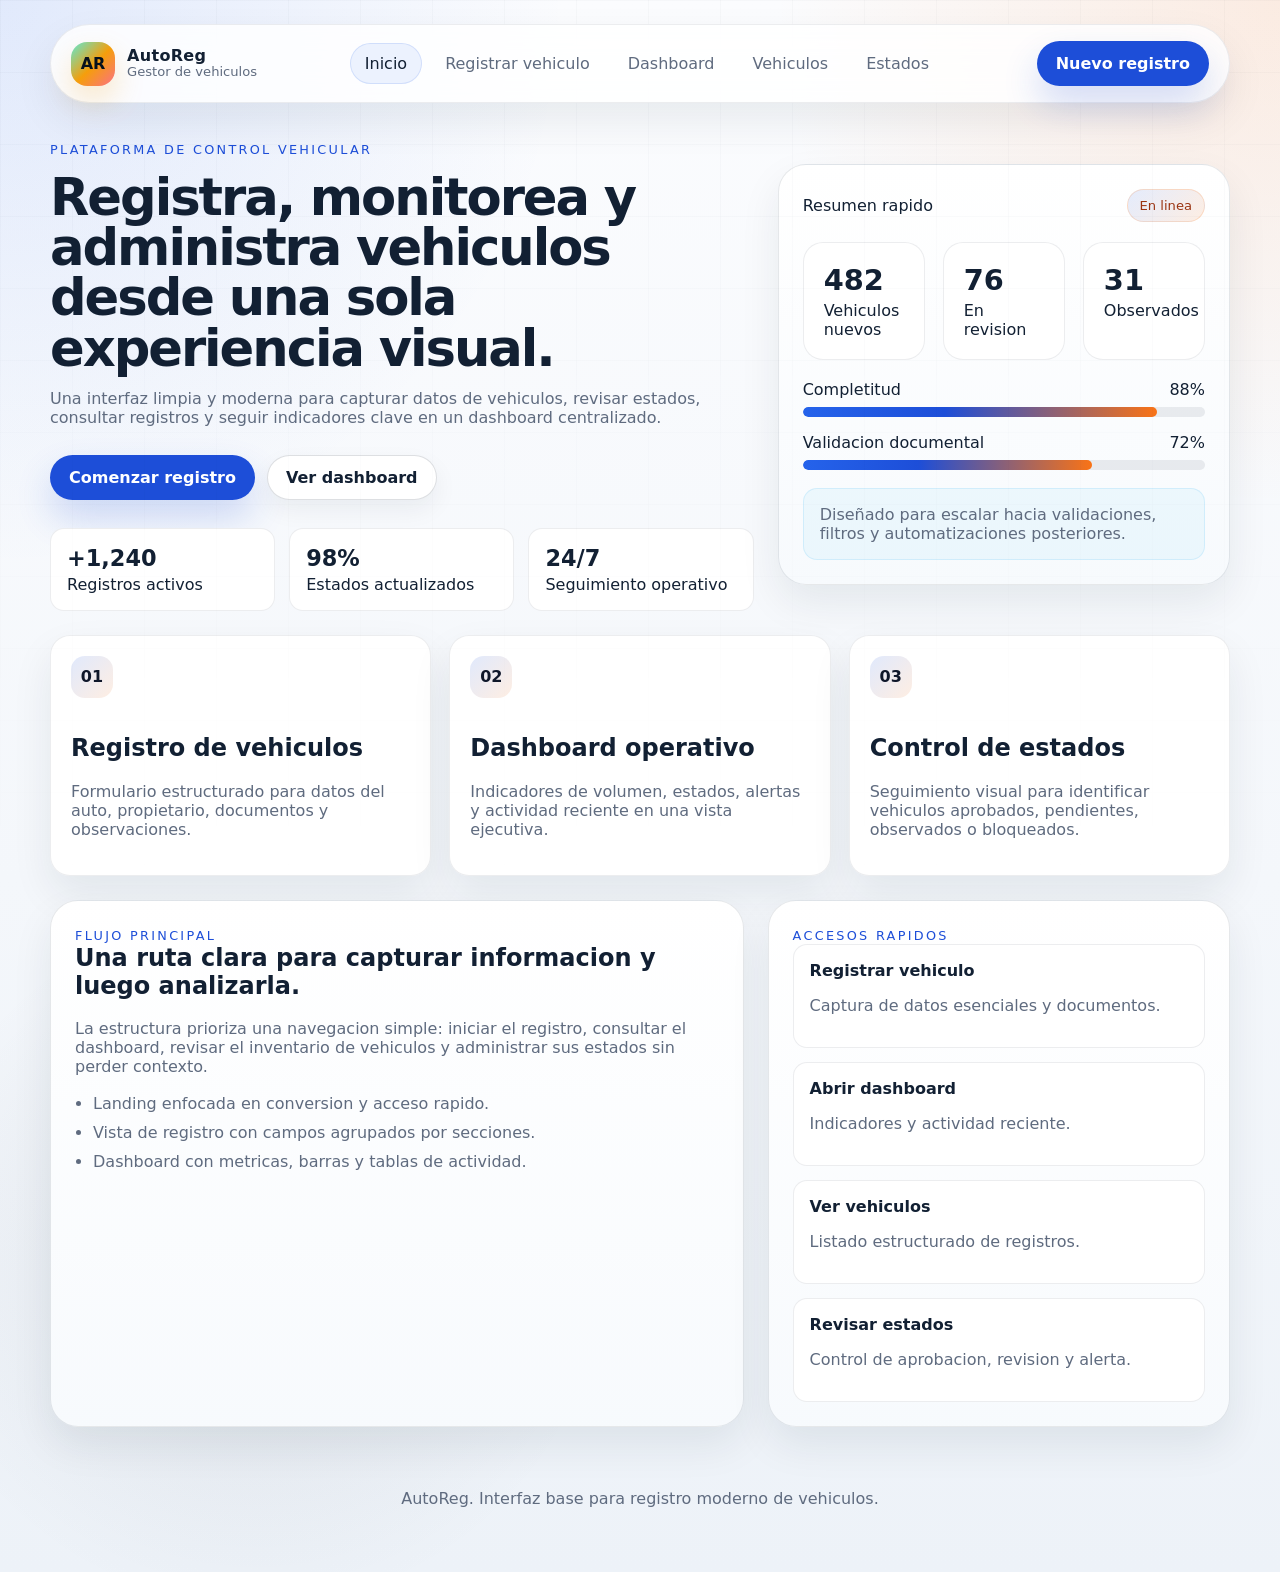
==== index.html @ 77564821 "Initial commit" ====
<!DOCTYPE html>
<html lang="es">
<head>
  <meta charset="UTF-8">
  <meta name="viewport" content="width=device-width, initial-scale=1.0">
  <title>AutoReg | Registro moderno de vehiculos</title>
  <meta name="description" content="Plataforma moderna para registro de vehiculos, seguimiento de estados y visualizacion de indicadores.">
  <link rel="stylesheet" href="assets/css/styles.css">
</head>
<body>
  <div class="page-shell">
    <header class="site-header">
      <a class="brand" href="index.html">
        <span class="brand-mark">AR</span>
        <span>
          <strong>AutoReg</strong>
          <small>Gestor de vehiculos</small>
        </span>
      </a>
      <nav class="site-nav" aria-label="Navegacion principal">
        <a href="index.html" class="active">Inicio</a>
        <a href="pages/registro.html">Registrar vehiculo</a>
        <a href="pages/dashboard.html">Dashboard</a>
        <a href="pages/vehiculos.html">Vehiculos</a>
        <a href="pages/estados.html">Estados</a>
      </nav>
      <a class="button button-primary" href="pages/registro.html">Nuevo registro</a>
    </header>

    <main>
      <section class="hero">
        <div class="hero-copy">
          <span class="eyebrow">Plataforma de control vehicular</span>
          <h1>Registra, monitorea y administra vehiculos desde una sola experiencia visual.</h1>
          <p>
            Una interfaz limpia y moderna para capturar datos de vehiculos, revisar estados,
            consultar registros y seguir indicadores clave en un dashboard centralizado.
          </p>
          <div class="hero-actions">
            <a class="button button-primary" href="pages/registro.html">Comenzar registro</a>
            <a class="button button-secondary" href="pages/dashboard.html">Ver dashboard</a>
          </div>
          <div class="hero-meta">
            <div>
              <strong>+1,240</strong>
              <span>Registros activos</span>
            </div>
            <div>
              <strong>98%</strong>
              <span>Estados actualizados</span>
            </div>
            <div>
              <strong>24/7</strong>
              <span>Seguimiento operativo</span>
            </div>
          </div>
        </div>

        <aside class="hero-panel card">
          <div class="panel-header">
            <span>Resumen rapido</span>
            <span class="status-pill status-online">En linea</span>
          </div>
          <div class="mini-stats">
            <article>
              <strong>482</strong>
              <span>Vehiculos nuevos</span>
            </article>
            <article>
              <strong>76</strong>
              <span>En revision</span>
            </article>
            <article>
              <strong>31</strong>
              <span>Observados</span>
            </article>
          </div>
          <div class="progress-group">
            <div class="progress-row"><span>Completitud</span><span>88%</span></div>
            <div class="progress-bar"><span style="width:88%"></span></div>
          </div>
          <div class="progress-group">
            <div class="progress-row"><span>Validacion documental</span><span>72%</span></div>
            <div class="progress-bar"><span style="width:72%"></span></div>
          </div>
          <div class="panel-note">
            Diseñado para escalar hacia validaciones, filtros y automatizaciones posteriores.
          </div>
        </aside>
      </section>

      <section class="section-grid">
        <article class="feature card">
          <span class="feature-icon">01</span>
          <h2>Registro de vehiculos</h2>
          <p>Formulario estructurado para datos del auto, propietario, documentos y observaciones.</p>
        </article>
        <article class="feature card">
          <span class="feature-icon">02</span>
          <h2>Dashboard operativo</h2>
          <p>Indicadores de volumen, estados, alertas y actividad reciente en una vista ejecutiva.</p>
        </article>
        <article class="feature card">
          <span class="feature-icon">03</span>
          <h2>Control de estados</h2>
          <p>Seguimiento visual para identificar vehiculos aprobados, pendientes, observados o bloqueados.</p>
        </article>
      </section>

      <section class="content-split">
        <article class="card highlight-card">
          <span class="eyebrow">Flujo principal</span>
          <h2>Una ruta clara para capturar informacion y luego analizarla.</h2>
          <p>
            La estructura prioriza una navegacion simple: iniciar el registro, consultar el dashboard,
            revisar el inventario de vehiculos y administrar sus estados sin perder contexto.
          </p>
          <ul class="check-list">
            <li>Landing enfocada en conversion y acceso rapido.</li>
            <li>Vista de registro con campos agrupados por secciones.</li>
            <li>Dashboard con metricas, barras y tablas de actividad.</li>
          </ul>
        </article>

        <article class="card timeline-card">
          <span class="eyebrow">Accesos rapidos</span>
          <div class="timeline-item">
            <strong><a href="pages/registro.html">Registrar vehiculo</a></strong>
            <p>Captura de datos esenciales y documentos.</p>
          </div>
          <div class="timeline-item">
            <strong><a href="pages/dashboard.html">Abrir dashboard</a></strong>
            <p>Indicadores y actividad reciente.</p>
          </div>
          <div class="timeline-item">
            <strong><a href="pages/vehiculos.html">Ver vehiculos</a></strong>
            <p>Listado estructurado de registros.</p>
          </div>
          <div class="timeline-item">
            <strong><a href="pages/estados.html">Revisar estados</a></strong>
            <p>Control de aprobacion, revision y alerta.</p>
          </div>
        </article>
      </section>
    </main>

    <footer class="site-footer">
      <p>AutoReg. Interfaz base para registro moderno de vehiculos.</p>
    </footer>
  </div>
</body>
</html>
---- assets/css/styles.css ----
:root {
  --bg: #f6f8fb;
  --bg-soft: #ffffff;
  --panel: rgba(255, 255, 255, 0.92);
  --panel-strong: #ffffff;
  --text: #122033;
  --muted: #5f6b7f;
  --line: rgba(18, 32, 51, 0.1);
  --accent: #2563eb;
  --accent-strong: #f97316;
  --accent-alt: #0f172a;
  --warning: #f59e0b;
  --danger: #ef4444;
  --shadow: 0 22px 56px rgba(2, 8, 23, 0.5);
  --radius-xl: 28px;
  --radius-lg: 20px;
  --radius-md: 14px;
  --radius-sm: 12px;
  --font: Inter, ui-sans-serif, system-ui, -apple-system, BlinkMacSystemFont, "Segoe UI", sans-serif;
}

* {
  box-sizing: border-box;
}

html {
  scroll-behavior: smooth;
}

body {
  margin: 0;
  font-family: var(--font);
  color: var(--text);
  background:
    radial-gradient(circle at top left, rgba(37, 99, 235, 0.12), transparent 28%),
    radial-gradient(circle at top right, rgba(249, 115, 22, 0.12), transparent 25%),
    radial-gradient(circle at 20% 80%, rgba(15, 23, 42, 0.08), transparent 22%),
    linear-gradient(180deg, #fbfcfe 0%, #f4f7fb 56%, #edf2f8 100%);
  min-height: 100vh;
}

body::before {
  content: "";
  position: fixed;
  inset: 0;
  background-image: linear-gradient(rgba(18, 32, 51, 0.045) 1px, transparent 1px),
    linear-gradient(90deg, rgba(18, 32, 51, 0.045) 1px, transparent 1px);
  background-size: 72px 72px;
  mask-image: linear-gradient(180deg, rgba(0, 0, 0, 0.55), transparent 100%);
  pointer-events: none;
}

a {
  color: inherit;
  text-decoration: none;
}

button,
input,
select,
textarea {
  font: inherit;
}

.page-shell {
  width: min(1180px, calc(100% - 32px));
  margin: 0 auto;
  padding: 24px 0 48px;
}

.site-header {
  position: sticky;
  top: 18px;
  z-index: 10;
  display: flex;
  align-items: center;
  justify-content: space-between;
  gap: 18px;
  padding: 16px 20px;
  background: rgba(255, 255, 255, 0.82);
  border: 1px solid rgba(18, 32, 51, 0.08);
  border-radius: 999px;
  backdrop-filter: blur(18px);
  box-shadow: 0 18px 40px rgba(18, 32, 51, 0.08);
}

.site-header.compact {
  border-radius: 24px;
}

.brand {
  display: inline-flex;
  align-items: center;
  gap: 12px;
  min-width: 0;
}

.brand span:last-child {
  display: flex;
  flex-direction: column;
  line-height: 1.1;
}

.brand strong {
  font-size: 1rem;
  letter-spacing: 0.02em;
}

.brand small {
  color: var(--muted);
  font-size: 0.82rem;
}

.brand-mark {
  width: 44px;
  height: 44px;
  display: grid;
  place-items: center;
  border-radius: 16px;
  background: linear-gradient(135deg, #5eead4 0%, #f59e0b 52%, #fb7185 100%);
  color: #06111d;
  font-weight: 800;
  box-shadow: 0 14px 30px rgba(245, 158, 11, 0.22);
}

.site-nav {
  display: flex;
  flex-wrap: wrap;
  justify-content: center;
  gap: 8px;
}

.site-nav a {
  padding: 10px 14px;
  border-radius: 999px;
  color: var(--muted);
  border: 1px solid transparent;
  transition: 0.2s ease;
}

.site-nav a:hover,
.site-nav a.active {
  color: var(--text);
  background: rgba(37, 99, 235, 0.08);
  border-color: rgba(37, 99, 235, 0.14);
}

.button {
  display: inline-flex;
  align-items: center;
  justify-content: center;
  padding: 12px 18px;
  border-radius: 999px;
  border: 1px solid transparent;
  font-weight: 600;
  transition: 0.2s ease;
}

.button-primary {
  color: #ffffff;
  background: #1d4ed8;
  box-shadow: 0 18px 36px rgba(29, 78, 216, 0.2);
}

.button-primary:hover {
  transform: translateY(-1px);
  background: #1e40af;
}

.button-secondary {
  color: #122033;
  background: #ffffff;
  border-color: rgba(18, 32, 51, 0.14);
  box-shadow: 0 10px 24px rgba(18, 32, 51, 0.06);
}

.button-secondary:hover {
  background: #f8fafc;
}

.hero,
.content-split,
.form-layout,
.dashboard-layout {
  display: grid;
  gap: 24px;
}

.hero {
  grid-template-columns: 1.4fr 0.9fr;
  align-items: center;
  margin-top: 36px;
}

.hero-copy h1,
.page-intro h1 {
  margin: 14px 0 16px;
  font-size: clamp(2.4rem, 4vw, 4.7rem);
  line-height: 0.98;
  letter-spacing: -0.04em;
}

.hero-copy p,
.page-intro p,
.feature p,
.highlight-card p,
.timeline-item p,
.side-summary p,
.process-steps p,
.vehicle-card p,
.status-card p,
.stat-card small,
.notice-box,
.panel-note,
.activity-list p,
.table-card td {
  color: var(--muted);
}

.eyebrow {
  display: inline-flex;
  align-items: center;
  gap: 8px;
  font-size: 0.8rem;
  text-transform: uppercase;
  letter-spacing: 0.18em;
  color: #1d4ed8;
}

.card {
  background: linear-gradient(180deg, rgba(255, 255, 255, 0.98), rgba(247, 250, 253, 0.98));
  border: 1px solid var(--line);
  border-radius: var(--radius-xl);
  box-shadow: 0 18px 40px rgba(18, 32, 51, 0.08);
}

.hero-panel {
  padding: 24px;
}

.panel-header,
.section-head,
.vehicle-head,
.progress-row,
.form-actions {
  display: flex;
  align-items: center;
  justify-content: space-between;
  gap: 12px;
}

.status-pill {
  display: inline-flex;
  align-items: center;
  padding: 8px 12px;
  border-radius: 999px;
  background: rgba(37, 99, 235, 0.08);
  border: 1px solid rgba(37, 99, 235, 0.14);
  color: var(--text);
  font-size: 0.82rem;
}

.status-online {
  color: #9a3412;
  background: linear-gradient(135deg, rgba(37, 99, 235, 0.12), rgba(249, 115, 22, 0.12));
  border-color: rgba(249, 115, 22, 0.18);
}

.mini-stats,
.stats-grid,
.section-grid,
.vehicle-grid,
.status-grid {
  display: grid;
  gap: 18px;
}

.mini-stats {
  grid-template-columns: repeat(3, minmax(0, 1fr));
  margin: 20px 0;
}

.mini-stats article,
.stat-card,
.feature,
.status-card {
  padding: 20px;
  background: rgba(255, 255, 255, 0.96);
  border-radius: var(--radius-lg);
  border: 1px solid rgba(18, 32, 51, 0.08);
}

.mini-stats strong,
.stat-card strong,
.status-card strong {
  display: block;
  font-size: 1.8rem;
  margin-bottom: 4px;
}

.progress-group + .progress-group {
  margin-top: 16px;
}

.progress-bar {
  margin-top: 8px;
  height: 10px;
  border-radius: 999px;
  background: rgba(18, 32, 51, 0.08);
  overflow: hidden;
}

.progress-bar span,
.bar i {
  display: block;
  height: 100%;
  border-radius: inherit;
  background: linear-gradient(90deg, #2563eb 0%, #1d4ed8 40%, #f97316 100%);
}

.panel-note,
.notice-box {
  margin-top: 18px;
  padding: 16px;
  border-radius: var(--radius-md);
  background: rgba(14, 165, 233, 0.05);
  border: 1px solid rgba(14, 165, 233, 0.12);
}

.hero-actions {
  display: flex;
  flex-wrap: wrap;
  gap: 12px;
  margin: 28px 0;
}

.hero-meta {
  display: grid;
  grid-template-columns: repeat(3, minmax(0, 1fr));
  gap: 14px;
}

.hero-meta div,
.timeline-item,
.summary-list article,
.process-steps div,
.activity-list div {
  padding: 16px;
  border-radius: var(--radius-md);
  background: rgba(255, 255, 255, 0.96);
  border: 1px solid rgba(18, 32, 51, 0.08);
}

.hero-meta strong {
  display: block;
  font-size: 1.4rem;
  margin-bottom: 4px;
}

.section-grid,
.stats-grid,
.status-grid {
  grid-template-columns: repeat(3, minmax(0, 1fr));
  margin-top: 24px;
}

.content-split,
.form-layout,
.dashboard-layout {
  grid-template-columns: 1.2fr 0.8fr;
  margin-top: 24px;
}

.highlight-card,
.timeline-card,
.form-card,
.side-summary,
.chart-card,
.activity-card,
.table-card,
.process-card {
  padding: 24px;
}

.feature-icon {
  display: inline-grid;
  place-items: center;
  width: 42px;
  height: 42px;
  border-radius: 14px;
  margin-bottom: 16px;
  background: linear-gradient(135deg, rgba(37, 99, 235, 0.14), rgba(249, 115, 22, 0.12));
  color: #0f172a;
  font-weight: 700;
}

.check-list {
  margin: 18px 0 0;
  padding-left: 18px;
  color: var(--muted);
}

.check-list li + li {
  margin-top: 10px;
}

.timeline-card .timeline-item + .timeline-item {
  margin-top: 14px;
}

.timeline-item strong,
.vehicle-card strong,
.activity-list strong,
.process-steps strong {
  display: block;
  margin-bottom: 6px;
}

.page-main {
  padding-top: 24px;
}

.page-intro {
  margin-top: 34px;
  max-width: 760px;
}

.form-section + .form-section {
  margin-top: 22px;
}

.form-section h2,
.highlight-card h2,
.timeline-card .eyebrow,
.chart-card h2,
.activity-card h2,
.table-card h2,
.process-card h2,
.side-summary h2 {
  margin-top: 0;
}

.form-grid {
  display: grid;
  grid-template-columns: repeat(2, minmax(0, 1fr));
  gap: 16px;
}

.form-section {
  display: grid;
  gap: 14px;
}

.file-dropzone {
  display: grid;
  place-items: center;
  gap: 10px;
  min-height: 180px;
  padding: 24px;
  text-align: center;
  border-radius: var(--radius-lg);
  background:
    linear-gradient(180deg, rgba(37, 99, 235, 0.06), rgba(249, 115, 22, 0.04)),
    rgba(255, 255, 255, 0.94);
  border: 1px dashed rgba(37, 99, 235, 0.24);
  cursor: pointer;
  transition: 0.2s ease;
}

.file-dropzone:hover {
  transform: translateY(-1px);
  border-color: rgba(249, 115, 22, 0.42);
  background:
    linear-gradient(180deg, rgba(37, 99, 235, 0.09), rgba(249, 115, 22, 0.06)),
    rgba(255, 255, 255, 0.98);
}

.file-dropzone input {
  display: none;
}

.dropzone-icon {
  width: 56px;
  height: 56px;
  display: grid;
  place-items: center;
  border-radius: 18px;
  font-size: 1.8rem;
  font-weight: 700;
  color: #06111d;
  background: linear-gradient(135deg, #2563eb 0%, #1d4ed8 42%, #f97316 100%);
  box-shadow: 0 16px 30px rgba(37, 99, 235, 0.16);
}

.file-dropzone strong {
  font-size: 1.05rem;
}

.file-dropzone small,
.field-hint {
  color: var(--muted);
  line-height: 1.5;
}

label {
  display: grid;
  gap: 8px;
  color: var(--text);
  font-weight: 500;
}

input,
select,
textarea {
  width: 100%;
  padding: 14px 16px;
  color: var(--text);
  background: rgba(255, 255, 255, 0.96);
  border: 1px solid rgba(18, 32, 51, 0.12);
  border-radius: var(--radius-md);
  outline: none;
}

input::placeholder,
textarea::placeholder {
  color: #72829f;
}

input:focus,
select:focus,
textarea:focus {
  border-color: rgba(37, 99, 235, 0.5);
  box-shadow: 0 0 0 3px rgba(37, 99, 235, 0.12);
}

textarea {
  resize: vertical;
}

.summary-list {
  display: grid;
  gap: 12px;
  margin-top: 18px;
}

.summary-list strong,
.process-steps strong {
  font-size: 1.3rem;
}

.stats-grid .card,
.status-grid .card {
  min-height: 168px;
}

.chart-card,
.activity-card,
.table-card,
.process-card {
  min-height: 100%;
}

.bar-chart {
  display: grid;
  gap: 18px;
  margin-top: 24px;
}

.dashboard-charts {
  align-items: stretch;
}

.donut-wrap {
  display: grid;
  grid-template-columns: minmax(220px, 280px) 1fr;
  gap: 24px;
  align-items: center;
  margin-top: 22px;
}

.donut-chart {
  width: 100%;
  aspect-ratio: 1;
  max-width: 280px;
  border-radius: 50%;
  margin: 0 auto;
  background: conic-gradient(#2563eb 0 74%, #f97316 74% 92%, #0f172a 92% 100%);
  padding: 18px;
  box-shadow: inset 0 0 0 1px rgba(18, 32, 51, 0.06);
}

.donut-chart::before {
  content: "";
  display: block;
  width: 100%;
  height: 100%;
  border-radius: 50%;
  background: linear-gradient(180deg, rgba(255, 255, 255, 0.98), rgba(247, 250, 253, 0.98));
  box-shadow: inset 0 0 0 1px rgba(18, 32, 51, 0.06);
}

.donut-center {
  position: absolute;
  inset: 18px;
  display: grid;
  place-items: center;
  text-align: center;
  pointer-events: none;
}

.donut-chart {
  position: relative;
}

.donut-center strong {
  font-size: clamp(2rem, 4vw, 3rem);
  line-height: 1;
}

.donut-center span {
  color: var(--muted);
  font-size: 0.92rem;
}

.legend-list {
  display: grid;
  gap: 14px;
}

.legend-list div {
  display: grid;
  grid-template-columns: auto 1fr auto;
  align-items: center;
  gap: 10px;
  padding: 14px 16px;
  border-radius: var(--radius-md);
  background: rgba(255, 255, 255, 0.95);
  border: 1px solid rgba(18, 32, 51, 0.08);
}

.legend-dot {
  width: 12px;
  height: 12px;
  border-radius: 999px;
  display: inline-block;
}

.approved-dot {
  background: #2563eb;
}

.review-dot {
  background: #f97316;
}

.warning-dot {
  background: #ef4444;
}

.legend-list strong {
  color: var(--text);
}

.capacity-stack {
  display: grid;
  gap: 16px;
  margin-top: 22px;
}

.capacity-item {
  padding: 16px;
  border-radius: var(--radius-md);
  background: rgba(255, 255, 255, 0.95);
  border: 1px solid rgba(18, 32, 51, 0.08);
}

.bar-row {
  display: grid;
  grid-template-columns: 110px 1fr 52px;
  gap: 12px;
  align-items: center;
}

.bar {
  height: 12px;
  border-radius: 999px;
  background: rgba(18, 32, 51, 0.08);
  overflow: hidden;
}

.bar-vertical {
  grid-template-columns: 1fr;
  justify-items: center;
  align-items: end;
  min-height: 180px;
}

.bar-vertical span,
.bar-vertical strong {
  width: 100%;
  text-align: center;
}

.bar-vertical .bar {
  width: 100%;
  height: 150px;
  display: flex;
  align-items: end;
}

.bar-vertical .bar i {
  width: 100%;
}

.stacked-bars {
  grid-template-columns: repeat(6, minmax(0, 1fr));
  align-items: end;
}

.activity-list,
.process-steps {
  display: grid;
  gap: 12px;
  margin-top: 24px;
}

.table-wrap {
  overflow-x: auto;
  margin-top: 20px;
}

table {
  width: 100%;
  border-collapse: collapse;
  min-width: 680px;
}

th,
td {
  padding: 16px 14px;
  text-align: left;
  border-bottom: 1px solid rgba(148, 163, 184, 0.14);
}

th {
  color: #334155;
  font-weight: 600;
}

.table-badge {
  display: inline-flex;
  align-items: center;
  padding: 7px 10px;
  border-radius: 999px;
  font-size: 0.78rem;
  font-weight: 700;
}

.approved {
  color: #1d4ed8;
  background: rgba(37, 99, 235, 0.12);
}

.review {
  color: #c2410c;
  background: rgba(249, 115, 22, 0.14);
}

.warning {
  color: #b91c1c;
  background: rgba(239, 68, 68, 0.14);
}

.vehicle-grid {
  grid-template-columns: repeat(3, minmax(0, 1fr));
  margin-top: 24px;
}

.vehicle-card dl {
  display: grid;
  gap: 12px;
  margin: 18px 0 0;
}

.vehicle-card dl div {
  display: flex;
  justify-content: space-between;
  gap: 12px;
  padding-top: 12px;
  border-top: 1px solid rgba(148, 163, 184, 0.14);
}

.vehicle-card dt,
.vehicle-card dd {
  margin: 0;
}

.status-card strong {
  margin-top: 14px;
}

.status-approved {
  box-shadow: inset 0 0 0 1px rgba(34, 197, 94, 0.16);
}

.status-review {
  box-shadow: inset 0 0 0 1px rgba(59, 130, 246, 0.16);
}

.status-warning {
  box-shadow: inset 0 0 0 1px rgba(245, 158, 11, 0.16);
}

.site-footer {
  margin-top: 28px;
  padding: 18px 4px 0;
  color: var(--muted);
  text-align: center;
}

@media (max-width: 1024px) {
  .hero,
  .content-split,
  .form-layout,
  .dashboard-layout {
    grid-template-columns: 1fr;
  }

  .section-grid,
  .stats-grid,
  .status-grid,
  .vehicle-grid {
    grid-template-columns: repeat(2, minmax(0, 1fr));
  }

  .site-header {
    gap: 14px;
    padding: 14px 16px;
  }

  .site-nav {
    justify-content: flex-start;
  }

  .donut-wrap {
    grid-template-columns: 1fr;
  }

  .stacked-bars {
    grid-template-columns: repeat(3, minmax(0, 1fr));
    gap: 12px;
  }
}

@media (max-width: 900px) {
  .site-header {
    flex-direction: column;
    align-items: stretch;
    border-radius: 24px;
  }

  .brand {
    justify-content: center;
  }

  .site-nav {
    justify-content: center;
  }

  .button,
  .site-header .button-primary {
    width: 100%;
  }

  .hero {
    margin-top: 24px;
  }
}

@media (max-width: 760px) {
  .page-shell {
    width: min(100% - 16px, 1180px);
    padding-top: 14px;
  }

  .site-header {
    position: static;
    padding: 14px;
  }

  .brand,
  .button {
    width: 100%;
  }

  .brand {
    justify-content: center;
  }

  .button {
    min-height: 46px;
  }

  .site-nav {
    justify-content: center;
    gap: 6px;
  }

  .site-nav a {
    padding: 9px 12px;
  }

  .hero {
    margin-top: 24px;
  }

  .hero-copy h1,
  .page-intro h1 {
    font-size: clamp(2rem, 9vw, 3rem);
    line-height: 1.04;
  }

  .hero-copy p,
  .page-intro p {
    font-size: 0.98rem;
    line-height: 1.6;
  }

  .card,
  .highlight-card,
  .timeline-card,
  .form-card,
  .side-summary,
  .chart-card,
  .activity-card,
  .table-card,
  .process-card,
  .hero-panel {
    border-radius: 22px;
  }

  .hero-panel,
  .highlight-card,
  .timeline-card,
  .form-card,
  .side-summary,
  .chart-card,
  .activity-card,
  .table-card,
  .process-card {
    padding: 18px;
  }

  .hero-meta,
  .mini-stats,
  .section-grid,
  .stats-grid,
  .status-grid,
  .vehicle-grid,
  .form-grid {
    grid-template-columns: 1fr;
  }

  .form-actions {
    flex-direction: column;
    align-items: stretch;
  }

  .form-actions .button {
    width: 100%;
  }

  .form-grid,
  .hero-meta,
  .mini-stats,
  .section-grid,
  .stats-grid,
  .status-grid,
  .vehicle-grid {
    gap: 14px;
  }

  .vehicle-card dl div,
  .panel-header,
  .section-head,
  .vehicle-head,
  .progress-row {
    flex-direction: column;
    align-items: flex-start;
  }

  .vehicle-card dl div {
    gap: 4px;
  }

  .bar-row {
    gap: 8px;
  }

  .bar-row {
    grid-template-columns: 1fr;
  }

  .stacked-bars {
    grid-template-columns: repeat(2, minmax(0, 1fr));
  }

  table {
    min-width: 560px;
  }
}

@media (max-width: 520px) {
  .stacked-bars {
    grid-template-columns: 1fr;
  }

  .donut-chart {
    max-width: 240px;
  }
}
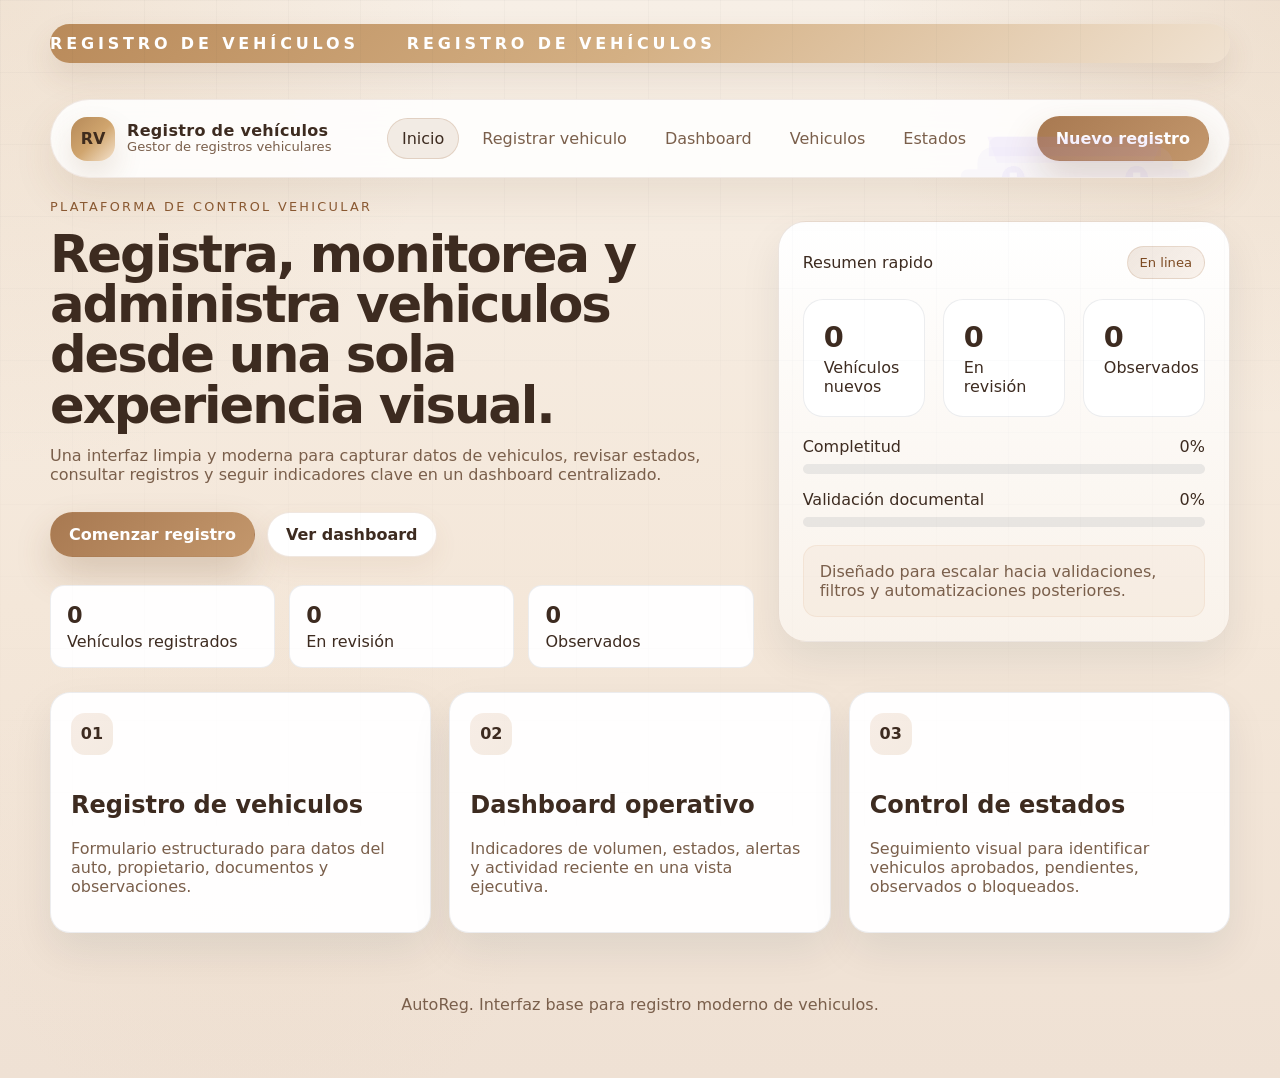
==== commit 0ed25cd1: "Trabajé en el Crud, LocalStorage y en el manejo de DOM" ====
--- a/index.html
+++ b/index.html
@@ -3,18 +3,24 @@
 <head>
   <meta charset="UTF-8">
   <meta name="viewport" content="width=device-width, initial-scale=1.0">
-  <title>AutoReg | Registro moderno de vehiculos</title>
+  <title>Registro de vehículos</title>
   <meta name="description" content="Plataforma moderna para registro de vehiculos, seguimiento de estados y visualizacion de indicadores.">
   <link rel="stylesheet" href="assets/css/styles.css">
 </head>
 <body>
   <div class="page-shell">
+    <div class="top-banner">
+      <div class="top-banner__marquee">
+        <span>Registro de vehículos</span>
+        <span>Registro de vehículos</span>
+      </div>
+    </div>
     <header class="site-header">
       <a class="brand" href="index.html">
-        <span class="brand-mark">AR</span>
+        <span class="brand-mark">RV</span>
         <span>
-          <strong>AutoReg</strong>
-          <small>Gestor de vehiculos</small>
+          <strong>Registro de vehículos</strong>
+          <small>Gestor de registros vehiculares</small>
         </span>
       </a>
       <nav class="site-nav" aria-label="Navegacion principal">
@@ -63,25 +69,25 @@
           </div>
           <div class="mini-stats">
             <article>
-              <strong>482</strong>
-              <span>Vehiculos nuevos</span>
+              <strong id="newVehicles">0</strong>
+              <span>Vehículos nuevos</span>
             </article>
             <article>
-              <strong>76</strong>
-              <span>En revision</span>
+              <strong id="inReview">0</strong>
+              <span>En revisión</span>
             </article>
             <article>
-              <strong>31</strong>
+              <strong id="observedSummary">0</strong>
               <span>Observados</span>
             </article>
           </div>
           <div class="progress-group">
-            <div class="progress-row"><span>Completitud</span><span>88%</span></div>
-            <div class="progress-bar"><span style="width:88%"></span></div>
+            <div class="progress-row"><span>Completitud</span><span id="completitudPct">0%</span></div>
+            <div class="progress-bar"><span id="completitudBar" style="width:0%"></span></div>
           </div>
           <div class="progress-group">
-            <div class="progress-row"><span>Validacion documental</span><span>72%</span></div>
-            <div class="progress-bar"><span style="width:72%"></span></div>
+            <div class="progress-row"><span>Validación documental</span><span id="validacionPct">0%</span></div>
+            <div class="progress-bar"><span id="validacionBar" style="width:0%"></span></div>
           </div>
           <div class="panel-note">
             Diseñado para escalar hacia validaciones, filtros y automatizaciones posteriores.
@@ -107,46 +113,14 @@
         </article>
       </section>
 
-      <section class="content-split">
-        <article class="card highlight-card">
-          <span class="eyebrow">Flujo principal</span>
-          <h2>Una ruta clara para capturar informacion y luego analizarla.</h2>
-          <p>
-            La estructura prioriza una navegacion simple: iniciar el registro, consultar el dashboard,
-            revisar el inventario de vehiculos y administrar sus estados sin perder contexto.
-          </p>
-          <ul class="check-list">
-            <li>Landing enfocada en conversion y acceso rapido.</li>
-            <li>Vista de registro con campos agrupados por secciones.</li>
-            <li>Dashboard con metricas, barras y tablas de actividad.</li>
-          </ul>
-        </article>
-
-        <article class="card timeline-card">
-          <span class="eyebrow">Accesos rapidos</span>
-          <div class="timeline-item">
-            <strong><a href="pages/registro.html">Registrar vehiculo</a></strong>
-            <p>Captura de datos esenciales y documentos.</p>
-          </div>
-          <div class="timeline-item">
-            <strong><a href="pages/dashboard.html">Abrir dashboard</a></strong>
-            <p>Indicadores y actividad reciente.</p>
-          </div>
-          <div class="timeline-item">
-            <strong><a href="pages/vehiculos.html">Ver vehiculos</a></strong>
-            <p>Listado estructurado de registros.</p>
-          </div>
-          <div class="timeline-item">
-            <strong><a href="pages/estados.html">Revisar estados</a></strong>
-            <p>Control de aprobacion, revision y alerta.</p>
-          </div>
-        </article>
-      </section>
+      <!-- Removed 'Flujo principal' and 'Accesos rapidos' sections as requested -->
     </main>
 
     <footer class="site-footer">
       <p>AutoReg. Interfaz base para registro moderno de vehiculos.</p>
     </footer>
   </div>
+  <script src="assets/js/app.js"></script>
+  <script src="assets/js/index.js"></script>
 </body>
 </html>
--- a/assets/css/styles.css
+++ b/assets/css/styles.css
@@ -1,17 +1,17 @@
 :root {
-  --bg: #f6f8fb;
-  --bg-soft: #ffffff;
-  --panel: rgba(255, 255, 255, 0.92);
-  --panel-strong: #ffffff;
-  --text: #122033;
-  --muted: #5f6b7f;
-  --line: rgba(18, 32, 51, 0.1);
-  --accent: #2563eb;
-  --accent-strong: #f97316;
-  --accent-alt: #0f172a;
-  --warning: #f59e0b;
-  --danger: #ef4444;
-  --shadow: 0 22px 56px rgba(2, 8, 23, 0.5);
+  --bg: #f6efe5;
+  --bg-soft: #fff8f1;
+  --panel: rgba(255, 250, 244, 0.96);
+  --panel-strong: #fff7ef;
+  --text: #3d2b20;
+  --muted: #7a5f4b;
+  --line: rgba(136, 95, 65, 0.16);
+  --accent: #9f6b3f;
+  --accent-strong: #c28b5a;
+  --accent-alt: #8b5a33;
+  --warning: #d98736;
+  --danger: #a34c17;
+  --shadow: 0 22px 56px rgba(115, 75, 38, 0.16);
   --radius-xl: 28px;
   --radius-lg: 20px;
   --radius-md: 14px;
@@ -32,10 +32,10 @@
   font-family: var(--font);
   color: var(--text);
   background:
-    radial-gradient(circle at top left, rgba(37, 99, 235, 0.12), transparent 28%),
-    radial-gradient(circle at top right, rgba(249, 115, 22, 0.12), transparent 25%),
-    radial-gradient(circle at 20% 80%, rgba(15, 23, 42, 0.08), transparent 22%),
-    linear-gradient(180deg, #fbfcfe 0%, #f4f7fb 56%, #edf2f8 100%);
+    radial-gradient(circle at top left, rgba(203, 156, 104, 0.15), transparent 28%),
+    radial-gradient(circle at top right, rgba(186, 132, 74, 0.14), transparent 25%),
+    radial-gradient(circle at 20% 80%, rgba(223, 193, 156, 0.08), transparent 22%),
+    linear-gradient(180deg, #f7efe6 0%, #f4e7d9 56%, #efe1d4 100%);
   min-height: 100vh;
 }
 
@@ -68,6 +68,56 @@
   padding: 24px 0 48px;
 }
 
+.top-banner {
+  width: 100%;
+  overflow: hidden;
+  padding: 10px 0;
+  background: linear-gradient(135deg, #b98a5a 0%, #d4b084 50%, #f0e2d1 100%);
+  border-radius: 32px;
+  margin-bottom: 18px;
+  box-shadow: 0 14px 30px rgba(115, 75, 38, 0.12);
+}
+
+.top-banner__marquee {
+  display: inline-flex;
+  gap: 48px;
+  white-space: nowrap;
+  animation: marquee 12s linear infinite;
+}
+
+/* watermark car for registro page banner */
+.top-banner.top-banner--car {
+  position: relative;
+  overflow: hidden;
+}
+.top-banner.top-banner--car::before {
+  content: "";
+  position: absolute;
+  right: 28px;
+  top: 50%;
+  transform: translateY(-50%);
+  width: 180px;
+  height: 90px;
+  background-image: url("data:image/svg+xml;utf8,%3Csvg%20xmlns='http://www.w3.org/2000/svg'%20viewBox='0%200%2064%2032'%3E%3Cpath%20fill='%233d2b20'%20d='M2%2020h4l2-6h48l2%206h4v6h-4a4%204%200%200%201-8%200H14a4%204%200%200%201-8%200H2v-6z'/%3E%3C/svg%3E");
+  background-repeat: no-repeat;
+  background-size: contain;
+  opacity: 0.12;
+  pointer-events: none;
+}
+
+.top-banner__marquee span {
+  color: #fff;
+  font-weight: 700;
+  font-size: 1rem;
+  text-transform: uppercase;
+  letter-spacing: 0.24em;
+}
+
+@keyframes marquee {
+  from { transform: translateX(0); }
+  to { transform: translateX(-50%); }
+}
+
 .site-header {
   position: sticky;
   top: 18px;
@@ -77,11 +127,22 @@
   justify-content: space-between;
   gap: 18px;
   padding: 16px 20px;
-  background: rgba(255, 255, 255, 0.82);
-  border: 1px solid rgba(18, 32, 51, 0.08);
+  background: rgba(255, 255, 255, 0.86);
+  border: 1px solid rgba(136, 95, 65, 0.12);
   border-radius: 999px;
   backdrop-filter: blur(18px);
-  box-shadow: 0 18px 40px rgba(18, 32, 51, 0.08);
+  box-shadow: 0 18px 40px rgba(115, 75, 38, 0.10);
+  position: relative;
+  overflow: hidden;
+}
+
+.site-header::before {
+  content: "";
+  position: absolute;
+  inset: 0;
+  background: url("../img/vehicle-watermark.svg") no-repeat calc(100% - 24px) center / 260px auto;
+  opacity: 0.18;
+  pointer-events: none;
 }
 
 .site-header.compact {
@@ -117,10 +178,10 @@
   display: grid;
   place-items: center;
   border-radius: 16px;
-  background: linear-gradient(135deg, #5eead4 0%, #f59e0b 52%, #fb7185 100%);
-  color: #06111d;
+  background: linear-gradient(135deg, #b68a59 0%, #d0a56e 52%, #f5e3cd 100%);
+  color: #3e2b1d;
   font-weight: 800;
-  box-shadow: 0 14px 30px rgba(245, 158, 11, 0.22);
+  box-shadow: 0 14px 30px rgba(115, 75, 38, 0.14);
 }
 
 .site-nav {
@@ -141,8 +202,8 @@
 .site-nav a:hover,
 .site-nav a.active {
   color: var(--text);
-  background: rgba(37, 99, 235, 0.08);
-  border-color: rgba(37, 99, 235, 0.14);
+  background: rgba(159, 107, 63, 0.12);
+  border-color: rgba(159, 107, 63, 0.2);
 }
 
 .button {
@@ -158,24 +219,24 @@
 
 .button-primary {
   color: #ffffff;
-  background: #1d4ed8;
-  box-shadow: 0 18px 36px rgba(29, 78, 216, 0.2);
+  background: linear-gradient(135deg, #a87951 0%, #c3976c 100%);
+  box-shadow: 0 18px 36px rgba(115, 75, 38, 0.22);
 }
 
 .button-primary:hover {
   transform: translateY(-1px);
-  background: #1e40af;
+  background: linear-gradient(135deg, #96673f 0%, #b27d5d 100%);
 }
 
 .button-secondary {
-  color: #122033;
+  color: #3d2b20;
   background: #ffffff;
-  border-color: rgba(18, 32, 51, 0.14);
-  box-shadow: 0 10px 24px rgba(18, 32, 51, 0.06);
+  border-color: rgba(159, 107, 63, 0.16);
+  box-shadow: 0 10px 24px rgba(159, 107, 63, 0.08);
 }
 
 .button-secondary:hover {
-  background: #f8fafc;
+  background: #f8f1e6;
 }
 
 .hero,
@@ -184,6 +245,60 @@
 .dashboard-layout {
   display: grid;
   gap: 24px;
+}
+
+/* dashboard actions (refresh button) */
+.stats-actions {
+  display: flex;
+  justify-content: flex-end;
+  margin: 12px 0 0;
+}
+.stats-actions .button {
+  padding: 10px 14px;
+}
+
+/* Toast notifications */
+.toast-container {
+  position: fixed;
+  top: 18px;
+  right: 18px;
+  display: flex;
+  flex-direction: column;
+  gap: 10px;
+  z-index: 1200;
+  pointer-events: none;
+}
+.toast {
+  pointer-events: auto;
+  background: linear-gradient(135deg, #3e2b1d, #8b5a33);
+  color: #fff;
+  padding: 10px 14px;
+  border-radius: 10px;
+  box-shadow: 0 8px 20px rgba(18,32,51,0.12);
+  font-weight: 600;
+  min-width: 200px;
+  max-width: 360px;
+  opacity: 0;
+  transform: translateY(-6px);
+  transition: opacity 220ms ease, transform 220ms ease;
+}
+.toast.show {
+  opacity: 1;
+  transform: translateY(0);
+}
+.toast .toast-action {
+  margin-top: 8px;
+  border: 1px solid rgba(255,255,255,0.7);
+  background: transparent;
+  color: #fff;
+  border-radius: 999px;
+  padding: 6px 10px;
+  font-size: 0.84rem;
+  cursor: pointer;
+  font-weight: 700;
+}
+.toast .toast-action:hover {
+  background: rgba(255,255,255,0.12);
 }
 
 .hero {
@@ -224,11 +339,11 @@
   font-size: 0.8rem;
   text-transform: uppercase;
   letter-spacing: 0.18em;
-  color: #1d4ed8;
+  color: #8b5a33;
 }
 
 .card {
-  background: linear-gradient(180deg, rgba(255, 255, 255, 0.98), rgba(247, 250, 253, 0.98));
+  background: linear-gradient(180deg, rgba(255, 255, 255, 0.98), rgba(249, 242, 234, 0.98));
   border: 1px solid var(--line);
   border-radius: var(--radius-xl);
   box-shadow: 0 18px 40px rgba(18, 32, 51, 0.08);
@@ -254,16 +369,16 @@
   align-items: center;
   padding: 8px 12px;
   border-radius: 999px;
-  background: rgba(37, 99, 235, 0.08);
-  border: 1px solid rgba(37, 99, 235, 0.14);
+  background: rgba(159, 107, 63, 0.1);
+  border: 1px solid rgba(159, 107, 63, 0.16);
   color: var(--text);
   font-size: 0.82rem;
 }
 
 .status-online {
-  color: #9a3412;
-  background: linear-gradient(135deg, rgba(37, 99, 235, 0.12), rgba(249, 115, 22, 0.12));
-  border-color: rgba(249, 115, 22, 0.18);
+  color: #7c4a22;
+  background: linear-gradient(135deg, rgba(159, 107, 63, 0.16), rgba(212, 160, 120, 0.12));
+  border-color: rgba(159, 107, 63, 0.18);
 }
 
 .mini-stats,
@@ -315,7 +430,7 @@
   display: block;
   height: 100%;
   border-radius: inherit;
-  background: linear-gradient(90deg, #2563eb 0%, #1d4ed8 40%, #f97316 100%);
+  background: linear-gradient(90deg, #b68a59 0%, #d4b084 45%, #f0dec4 100%);
 }
 
 .panel-note,
@@ -323,8 +438,8 @@
   margin-top: 18px;
   padding: 16px;
   border-radius: var(--radius-md);
-  background: rgba(14, 165, 233, 0.05);
-  border: 1px solid rgba(14, 165, 233, 0.12);
+  background: rgba(212, 160, 120, 0.08);
+  border: 1px solid rgba(212, 160, 120, 0.14);
 }
 
 .hero-actions {
@@ -371,6 +486,59 @@
   margin-top: 24px;
 }
 
+/* center single-column forms when wrapped */
+.centered-form-wrap {
+  display: flex;
+  justify-content: center;
+}
+.centered-form-wrap .form-card {
+  width: 100%;
+  max-width: 820px;
+}
+
+/* ensure the form takes the full grid row and is centered in form-layout */
+.form-layout > .centered-form-wrap {
+  grid-column: 1 / -1;
+  justify-self: center;
+  width: 100%;
+  padding: 0 12px;
+}
+
+.centered-form-wrap .form-card {
+  margin: 0 auto;
+}
+
+/* Registro page specific centering */
+.registro-page .page-main {
+  display: flex;
+  flex-direction: column;
+  align-items: center;
+  padding: 0 18px 24px;
+}
+
+.registro-page .page-intro {
+  max-width: 760px;
+  width: 100%;
+  text-align: center;
+}
+
+.registro-page .form-layout {
+  width: 100%;
+  max-width: 860px;
+  padding: 0 12px;
+}
+
+.registro-page .form-layout > .centered-form-wrap {
+  display: flex;
+  justify-content: center;
+  width: 100%;
+}
+
+.registro-page .centered-form-wrap .form-card {
+  max-width: 760px;
+  margin: 0 auto;
+}
+
 .highlight-card,
 .timeline-card,
 .form-card,
@@ -389,8 +557,8 @@
   height: 42px;
   border-radius: 14px;
   margin-bottom: 16px;
-  background: linear-gradient(135deg, rgba(37, 99, 235, 0.14), rgba(249, 115, 22, 0.12));
-  color: #0f172a;
+  background: linear-gradient(135deg, rgba(212, 160, 120, 0.18), rgba(186, 132, 74, 0.16));
+  color: #3d2b20;
   font-weight: 700;
 }
 
@@ -460,18 +628,18 @@
   text-align: center;
   border-radius: var(--radius-lg);
   background:
-    linear-gradient(180deg, rgba(37, 99, 235, 0.06), rgba(249, 115, 22, 0.04)),
-    rgba(255, 255, 255, 0.94);
-  border: 1px dashed rgba(37, 99, 235, 0.24);
+    linear-gradient(180deg, rgba(212, 160, 120, 0.06), rgba(196, 153, 113, 0.05)),
+    rgba(255, 255, 255, 0.96);
+  border: 1px dashed rgba(159, 107, 63, 0.24);
   cursor: pointer;
   transition: 0.2s ease;
 }
 
 .file-dropzone:hover {
   transform: translateY(-1px);
-  border-color: rgba(249, 115, 22, 0.42);
+  border-color: rgba(159, 107, 63, 0.4);
   background:
-    linear-gradient(180deg, rgba(37, 99, 235, 0.09), rgba(249, 115, 22, 0.06)),
+    linear-gradient(180deg, rgba(212, 160, 120, 0.08), rgba(196, 153, 113, 0.07)),
     rgba(255, 255, 255, 0.98);
 }
 
@@ -487,9 +655,9 @@
   border-radius: 18px;
   font-size: 1.8rem;
   font-weight: 700;
-  color: #06111d;
-  background: linear-gradient(135deg, #2563eb 0%, #1d4ed8 42%, #f97316 100%);
-  box-shadow: 0 16px 30px rgba(37, 99, 235, 0.16);
+  color: #3d2b20;
+  background: linear-gradient(135deg, #b68a59 0%, #d4b084 45%, #f0dec4 100%);
+  box-shadow: 0 16px 30px rgba(115, 75, 38, 0.14);
 }
 
 .file-dropzone strong {
@@ -521,6 +689,38 @@
   outline: none;
 }
 
+.form-alert {
+  min-height: 34px;
+  padding: 14px 16px;
+  border-radius: var(--radius-md);
+  margin-top: 18px;
+  font-weight: 600;
+  color: var(--text);
+  background: rgba(159, 107, 63, 0.08);
+  border: 1px solid rgba(159, 107, 63, 0.14);
+}
+
+.form-alert.alert-success {
+  color: #0f172a;
+  background: rgba(22, 163, 74, 0.08);
+  border-color: rgba(16, 185, 129, 0.18);
+}
+
+.form-alert.alert-error {
+  color: #7f1d1d;
+  background: rgba(248, 113, 113, 0.08);
+  border-color: rgba(248, 113, 113, 0.2);
+}
+
+.estado-badge {
+  display: inline-flex;
+  align-items: center;
+  padding: 7px 10px;
+  border-radius: 999px;
+  font-size: 0.78rem;
+  font-weight: 700;
+}
+
 input::placeholder,
 textarea::placeholder {
   color: #72829f;
@@ -529,8 +729,8 @@
 input:focus,
 select:focus,
 textarea:focus {
-  border-color: rgba(37, 99, 235, 0.5);
-  box-shadow: 0 0 0 3px rgba(37, 99, 235, 0.12);
+  border-color: rgba(159, 107, 63, 0.5);
+  box-shadow: 0 0 0 3px rgba(159, 107, 63, 0.12);
 }
 
 textarea {
@@ -584,9 +784,9 @@
   max-width: 280px;
   border-radius: 50%;
   margin: 0 auto;
-  background: conic-gradient(#2563eb 0 74%, #f97316 74% 92%, #0f172a 92% 100%);
+  background: conic-gradient(#b68a59 0 62%, #d4b084 62% 88%, #f0dec4 88% 100%);
   padding: 18px;
-  box-shadow: inset 0 0 0 1px rgba(18, 32, 51, 0.06);
+  box-shadow: inset 0 0 0 1px rgba(115, 75, 38, 0.08);
 }
 
 .donut-chart::before {
@@ -646,15 +846,15 @@
 }
 
 .approved-dot {
-  background: #2563eb;
+  background: #9f6b3f;
 }
 
 .review-dot {
-  background: #f97316;
+  background: #c28b5a;
 }
 
 .warning-dot {
-  background: #ef4444;
+  background: #d98736;
 }
 
 .legend-list strong {
@@ -757,18 +957,18 @@
 }
 
 .approved {
-  color: #1d4ed8;
-  background: rgba(37, 99, 235, 0.12);
+  color: #7c4a22;
+  background: rgba(159, 107, 63, 0.14);
 }
 
 .review {
-  color: #c2410c;
-  background: rgba(249, 115, 22, 0.14);
+  color: #8b5a33;
+  background: rgba(194, 151, 113, 0.14);
 }
 
 .warning {
-  color: #b91c1c;
-  background: rgba(239, 68, 68, 0.14);
+  color: #b45309;
+  background: rgba(217, 135, 54, 0.14);
 }
 
 .vehicle-grid {
@@ -800,15 +1000,25 @@
 }
 
 .status-approved {
-  box-shadow: inset 0 0 0 1px rgba(34, 197, 94, 0.16);
+  box-shadow: inset 0 0 0 1px rgba(159, 107, 63, 0.16);
 }
 
 .status-review {
-  box-shadow: inset 0 0 0 1px rgba(59, 130, 246, 0.16);
+  box-shadow: inset 0 0 0 1px rgba(194, 151, 113, 0.16);
 }
 
 .status-warning {
-  box-shadow: inset 0 0 0 1px rgba(245, 158, 11, 0.16);
+  box-shadow: inset 0 0 0 1px rgba(217, 135, 54, 0.16);
+}
+
+.status-danger,
+.status-card.status-danger {
+  box-shadow: inset 0 0 0 1px rgba(194, 151, 113, 0.18);
+  background: linear-gradient(180deg, rgba(194, 151, 113, 0.06), rgba(255, 255, 255, 0.9));
+}
+
+.status-total {
+  box-shadow: inset 0 0 0 1px rgba(159, 107, 63, 0.16);
 }
 
 .site-footer {
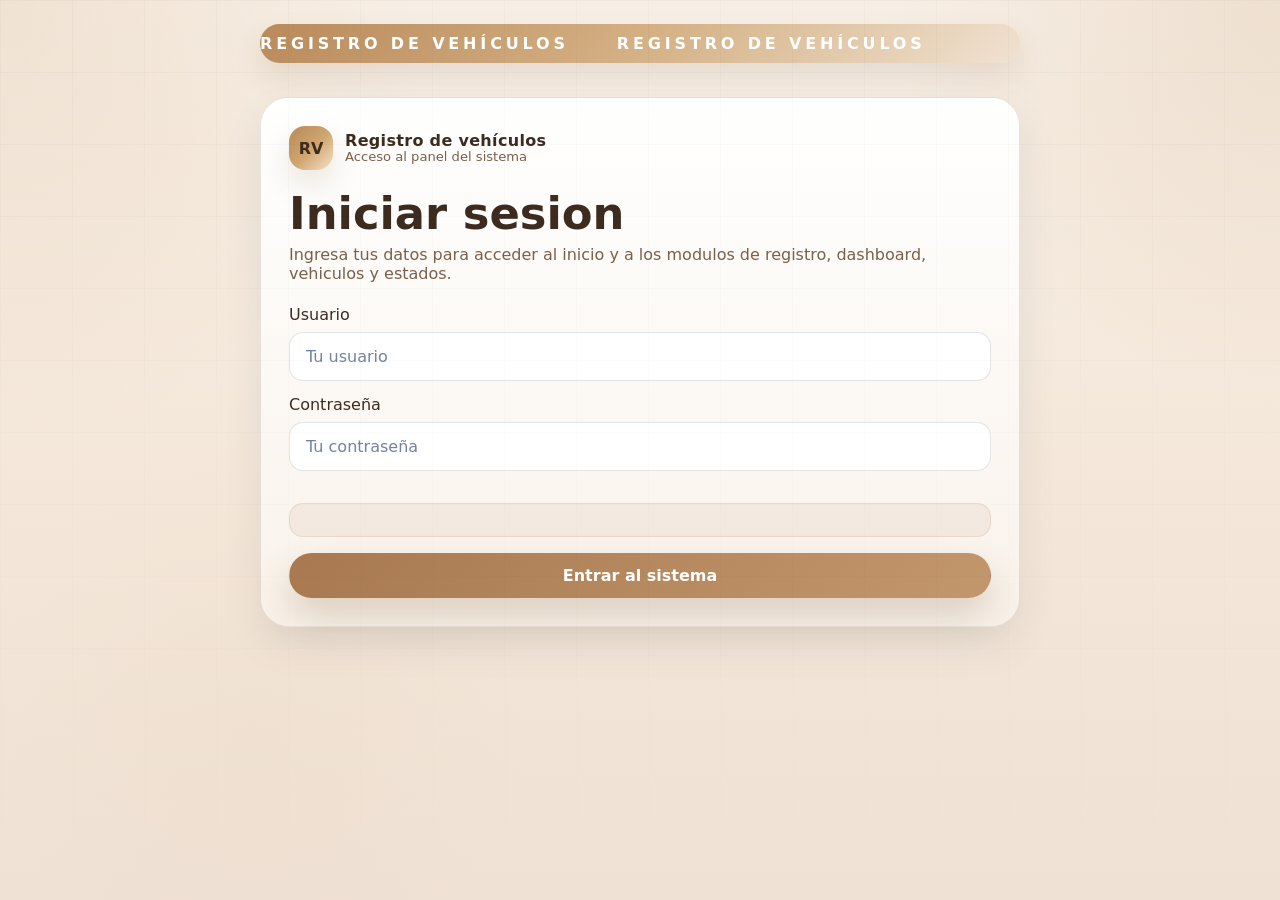
==== commit ea405a13: "feat: login con sesion y ajustes de UI en dashboard/vehiculos" ====
--- a/index.html
+++ b/index.html
@@ -29,6 +29,7 @@
         <a href="pages/dashboard.html">Dashboard</a>
         <a href="pages/vehiculos.html">Vehiculos</a>
         <a href="pages/estados.html">Estados</a>
+        <a href="#" data-logout="true">Cerrar sesion</a>
       </nav>
       <a class="button button-primary" href="pages/registro.html">Nuevo registro</a>
     </header>
@@ -120,6 +121,7 @@
       <p>AutoReg. Interfaz base para registro moderno de vehiculos.</p>
     </footer>
   </div>
+  <script src="assets/js/auth.js"></script>
   <script src="assets/js/app.js"></script>
   <script src="assets/js/index.js"></script>
 </body>
--- a/assets/css/styles.css
+++ b/assets/css/styles.css
@@ -597,6 +597,35 @@
   margin-top: 22px;
 }
 
+.vehicle-filter {
+  display: grid;
+  gap: 14px;
+  padding: 20px;
+}
+
+.vehicle-filter label {
+  margin: 0;
+}
+
+.vehicle-filter input {
+  margin-top: 6px;
+}
+
+.filter-actions {
+  display: flex;
+  justify-content: flex-end;
+  margin-top: 2px;
+  padding-top: 2px;
+}
+
+.filter-actions .button {
+  min-width: 220px;
+}
+
+.vehicle-filter + .table-card {
+  margin-top: 24px;
+}
+
 .form-section h2,
 .highlight-card h2,
 .timeline-card .eyebrow,
@@ -753,6 +782,24 @@
   min-height: 168px;
 }
 
+.status-grid + .process-card {
+  margin-top: 30px;
+}
+
+.dashboard-page .dashboard-layout + .table-card {
+  margin-top: 30px;
+}
+
+.dashboard-page .dashboard-demo-actions {
+  margin-top: 34px;
+  display: flex;
+  justify-content: flex-start;
+}
+
+.dashboard-page .dashboard-demo-actions .button {
+  min-width: 280px;
+}
+
 .chart-card,
 .activity-card,
 .table-card,
@@ -947,6 +994,103 @@
   font-weight: 600;
 }
 
+.table-actions {
+  display: flex;
+  flex-wrap: wrap;
+  gap: 8px;
+}
+
+.table-actions .button {
+  padding: 8px 12px;
+  min-height: auto;
+  font-size: 0.86rem;
+}
+
+.detail-card {
+  margin-top: 22px;
+  padding: 30px;
+}
+
+.detail-meta {
+  padding: 6px 4px 2px;
+}
+
+.detail-meta h3 {
+  margin: 4px 0;
+}
+
+.detail-meta p {
+  margin: 0 0 14px;
+  color: var(--muted);
+}
+
+.detail-grid {
+  display: grid;
+  grid-template-columns: repeat(3, minmax(0, 1fr));
+  gap: 12px;
+  margin-top: 8px;
+}
+
+.detail-item {
+  margin: 0;
+  padding: 16px 14px;
+  border-radius: var(--radius-md);
+  background: rgba(255, 255, 255, 0.94);
+  border: 1px solid rgba(18, 32, 51, 0.08);
+}
+
+.detail-item small {
+  display: block;
+  color: var(--muted);
+  margin-bottom: 4px;
+}
+
+.detail-item strong {
+  display: block;
+  line-height: 1.35;
+}
+
+.detail-images {
+  display: grid;
+  grid-template-columns: repeat(4, minmax(0, 1fr));
+  gap: 12px;
+  margin-top: 16px;
+}
+
+.detail-image-card {
+  margin: 0;
+  border-radius: var(--radius-md);
+  overflow: hidden;
+  background: rgba(255, 255, 255, 0.96);
+  border: 1px solid rgba(18, 32, 51, 0.08);
+}
+
+.detail-image-card img {
+  width: 100%;
+  height: 130px;
+  object-fit: cover;
+  display: block;
+}
+
+.detail-image-card figcaption {
+  padding: 8px 10px;
+  font-size: 0.85rem;
+  color: var(--muted);
+}
+
+.detail-no-images {
+  color: var(--muted);
+  margin: 2px 0 0;
+}
+
+.detail-actions {
+  display: flex;
+  flex-wrap: wrap;
+  justify-content: flex-end;
+  gap: 10px;
+  margin-top: 22px;
+}
+
 .table-badge {
   display: inline-flex;
   align-items: center;
@@ -1028,6 +1172,48 @@
   text-align: center;
 }
 
+.login-page {
+  min-height: 100vh;
+}
+
+.login-shell {
+  max-width: 760px;
+}
+
+.login-main {
+  margin-top: 34px;
+}
+
+.login-card {
+  padding: 28px;
+  display: grid;
+  gap: 22px;
+}
+
+.login-brand {
+  width: fit-content;
+}
+
+.login-copy h1 {
+  margin: 0 0 8px;
+  font-size: clamp(2rem, 4vw, 2.8rem);
+  line-height: 1;
+}
+
+.login-copy p {
+  margin: 0;
+  color: var(--muted);
+}
+
+.login-form {
+  display: grid;
+  gap: 14px;
+}
+
+.login-form .button {
+  margin-top: 2px;
+}
+
 @media (max-width: 1024px) {
   .hero,
   .content-split,
@@ -1043,6 +1229,14 @@
     grid-template-columns: repeat(2, minmax(0, 1fr));
   }
 
+  .detail-grid {
+    grid-template-columns: repeat(2, minmax(0, 1fr));
+  }
+
+  .detail-images {
+    grid-template-columns: repeat(3, minmax(0, 1fr));
+  }
+
   .site-header {
     gap: 14px;
     padding: 14px 16px;
@@ -1059,6 +1253,18 @@
   .stacked-bars {
     grid-template-columns: repeat(3, minmax(0, 1fr));
     gap: 12px;
+  }
+
+  .vehicle-filter + .table-card {
+    margin-top: 20px;
+  }
+
+  .status-grid + .process-card {
+    margin-top: 24px;
+  }
+
+  .dashboard-page .dashboard-layout + .table-card {
+    margin-top: 24px;
   }
 }
 
@@ -1080,6 +1286,11 @@
   .button,
   .site-header .button-primary {
     width: 100%;
+  }
+
+  .login-brand {
+    width: 100%;
+    justify-content: center;
   }
 
   .hero {
@@ -1171,6 +1382,15 @@
     grid-template-columns: 1fr;
   }
 
+  .detail-grid,
+  .detail-images {
+    grid-template-columns: 1fr;
+  }
+
+  .detail-card {
+    padding: 20px;
+  }
+
   .form-actions {
     flex-direction: column;
     align-items: stretch;
@@ -1178,6 +1398,28 @@
 
   .form-actions .button {
     width: 100%;
+  }
+
+  .detail-actions {
+    justify-content: stretch;
+  }
+
+  .detail-actions .button {
+    width: 100%;
+  }
+
+  .vehicle-filter + .table-card {
+    margin-top: 16px;
+  }
+
+  .filter-actions {
+    justify-content: stretch;
+    margin-top: 8px;
+  }
+
+  .filter-actions .button {
+    width: 100%;
+    min-width: 0;
   }
 
   .form-grid,
@@ -1215,6 +1457,23 @@
     grid-template-columns: repeat(2, minmax(0, 1fr));
   }
 
+  .status-grid + .process-card {
+    margin-top: 20px;
+  }
+
+  .dashboard-page .dashboard-layout + .table-card {
+    margin-top: 20px;
+  }
+
+  .dashboard-page .dashboard-demo-actions {
+    margin-top: 20px;
+  }
+
+  .dashboard-page .dashboard-demo-actions .button {
+    width: 100%;
+    min-width: 0;
+  }
+
   table {
     min-width: 560px;
   }
@@ -1228,4 +1487,8 @@
   .donut-chart {
     max-width: 240px;
   }
+
+  .login-card {
+    padding: 20px;
+  }
 }
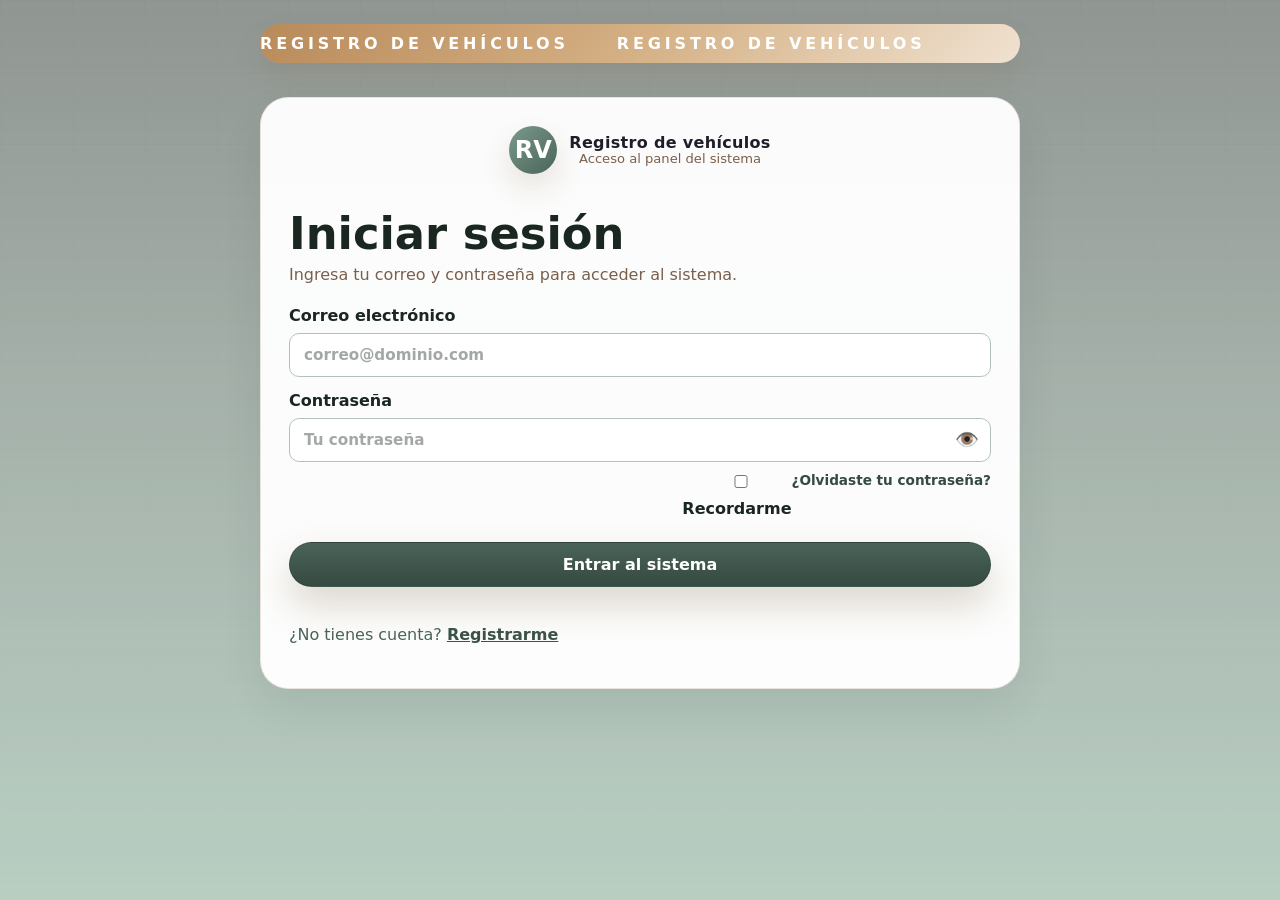
==== commit 4c731b09: "realice cambion en login como recordar, registrarme, y olvidaste tu contraseña cree la pagina cuenta" ====
--- a/index.html
+++ b/index.html
@@ -9,6 +9,12 @@
 </head>
 <body>
   <div class="page-shell">
+    <div class="utility-bar">
+      <div class="user-nav">
+        <a href="pages/account.html">Cuenta</a>
+        <a href="#" data-logout="true">Cerrar sesion</a>
+      </div>
+    </div>
     <div class="top-banner">
       <div class="top-banner__marquee">
         <span>Registro de vehículos</span>
@@ -29,9 +35,7 @@
         <a href="pages/dashboard.html">Dashboard</a>
         <a href="pages/vehiculos.html">Vehiculos</a>
         <a href="pages/estados.html">Estados</a>
-        <a href="#" data-logout="true">Cerrar sesion</a>
       </nav>
-      <a class="button button-primary" href="pages/registro.html">Nuevo registro</a>
     </header>
 
     <main>
@@ -49,16 +53,16 @@
           </div>
           <div class="hero-meta">
             <div>
-              <strong>+1,240</strong>
-              <span>Registros activos</span>
+              <strong>0</strong>
+              <span>Vehículos registrados</span>
             </div>
             <div>
-              <strong>98%</strong>
-              <span>Estados actualizados</span>
+              <strong>0</strong>
+              <span>Aprobados</span>
             </div>
             <div>
-              <strong>24/7</strong>
-              <span>Seguimiento operativo</span>
+              <strong>0</strong>
+              <span>Bloqueados</span>
             </div>
           </div>
         </div>
--- a/assets/css/styles.css
+++ b/assets/css/styles.css
@@ -85,7 +85,7 @@
   animation: marquee 12s linear infinite;
 }
 
-/* watermark car for registro page banner */
+/* Marca de agua de auto para el banner de la página de registro */
 .top-banner.top-banner--car {
   position: relative;
   overflow: hidden;
@@ -117,6 +117,85 @@
   from { transform: translateX(0); }
   to { transform: translateX(-50%); }
 }
+
+/* Authentication Theme */
+body.login-page {
+  background: linear-gradient(180deg, #e0e9e3 0%, #b8cfc2 100%);
+  color: #1a2620;
+}
+
+/* Componentes de Autenticación */
+.login-card {
+  background: rgba(255, 255, 255, 0.92);
+  color: #1a2620;
+  border: 1px solid rgba(0, 0, 0, 0.05);
+  box-shadow: 0 18px 40px rgba(44, 62, 53, 0.15);
+}
+
+.login-card .brand-mark {
+  background: linear-gradient(135deg, #7a9a8c 0%, #4a6358 100%);
+  color: #ffffff;
+}
+
+.login-form label {
+  color: #1a2620;
+  font-weight: 600;
+}
+
+.login-form input,
+.login-form select,
+.login-form textarea {
+  background: #ffffff;
+  color: #1a2620;
+  border: 1px solid #b2c2b9;
+  padding: 12px 14px;
+  border-radius: 10px;
+  font-size: 0.95rem;
+  caret-color: #4a6358;
+}
+
+.login-form input::placeholder,
+.login-form textarea::placeholder {
+  color: rgba(26, 38, 32, 0.4);
+}
+
+/* Keep autofill readable */
+input:-webkit-autofill,
+textarea:-webkit-autofill {
+  -webkit-text-fill-color: #1a2620 !important;
+  box-shadow: 0 0 0px 1000px #ffffff inset !important;
+}
+
+.login-footer a { color: #3a5248; text-decoration: underline; font-weight: 600; }
+
+.login-footer p { color: #4a6358; }
+
+/* Opciones adicionales del formulario de acceso */
+.form-options {
+  display: flex;
+  justify-content: flex-end;
+  margin-top: -4px;
+  margin-bottom: 8px;
+}
+
+.forgot-password {
+  font-size: 0.85rem;
+  color: #354a41;
+  text-decoration: none;
+  font-weight: 600;
+}
+
+.forgot-password:hover {
+  text-decoration: underline;
+}
+
+/* Botones de Acción de Autenticación */
+body.login-page .button-primary {
+  background: linear-gradient(180deg, #4a6358 0%, #354a41 100%);
+  color: #ffffff;
+  border: 1px solid rgba(0, 0, 0, 0.1);
+}
+
 
 .site-header {
   position: sticky;
@@ -132,7 +211,6 @@
   border-radius: 999px;
   backdrop-filter: blur(18px);
   box-shadow: 0 18px 40px rgba(115, 75, 38, 0.10);
-  position: relative;
   overflow: hidden;
 }
 
@@ -204,6 +282,33 @@
   color: var(--text);
   background: rgba(159, 107, 63, 0.12);
   border-color: rgba(159, 107, 63, 0.2);
+}
+
+.utility-bar {
+  display: flex;
+  justify-content: flex-end;
+  margin-bottom: 12px;
+}
+
+.user-nav {
+  display: flex;
+  gap: 8px;
+  align-items: center;
+}
+
+.user-nav a {
+  padding: 10px 14px;
+  border-radius: 999px;
+  color: var(--muted);
+  font-size: 0.9rem;
+  font-weight: 500;
+  transition: 0.2s ease;
+}
+
+.user-nav a:hover,
+.user-nav a.active {
+  color: var(--text);
+  background: rgba(159, 107, 63, 0.12);
 }
 
 .button {
@@ -257,7 +362,7 @@
   padding: 10px 14px;
 }
 
-/* Toast notifications */
+/* Notificaciones Toast */
 .toast-container {
   position: fixed;
   top: 18px;
@@ -312,7 +417,7 @@
   margin: 14px 0 16px;
   font-size: clamp(2.4rem, 4vw, 4.7rem);
   line-height: 0.98;
-  letter-spacing: -0.04em;
+  letter-spacing: 0;
 }
 
 .hero-copy p,
@@ -486,57 +591,49 @@
   margin-top: 24px;
 }
 
-/* center single-column forms when wrapped */
-.centered-form-wrap {
-  display: flex;
-  justify-content: center;
-}
-.centered-form-wrap .form-card {
-  width: 100%;
-  max-width: 820px;
-}
-
-/* ensure the form takes the full grid row and is centered in form-layout */
-.form-layout > .centered-form-wrap {
-  grid-column: 1 / -1;
-  justify-self: center;
-  width: 100%;
-  padding: 0 12px;
-}
-
-.centered-form-wrap .form-card {
-  margin: 0 auto;
-}
-
-/* Registro page specific centering */
+/* Página de Registro */
 .registro-page .page-main {
-  display: flex;
-  flex-direction: column;
-  align-items: center;
-  padding: 0 18px 24px;
+  padding: 24px 18px 24px;
 }
 
 .registro-page .page-intro {
   max-width: 760px;
-  width: 100%;
+  margin-left: auto;
+  margin-right: auto;
   text-align: center;
 }
 
 .registro-page .form-layout {
   width: 100%;
-  max-width: 860px;
-  padding: 0 12px;
-}
-
-.registro-page .form-layout > .centered-form-wrap {
-  display: flex;
-  justify-content: center;
-  width: 100%;
-}
-
-.registro-page .centered-form-wrap .form-card {
-  max-width: 760px;
-  margin: 0 auto;
+  max-width: 1090px;
+  grid-template-columns: minmax(0, 1fr) minmax(210px, 0.32fr);
+  align-items: start;
+  margin: 24px auto 0;
+}
+
+.registro-page .form-card {
+  display: grid;
+  gap: 22px;
+  min-width: 0;
+}
+
+.registro-page .form-section + .form-section {
+  margin-top: 0;
+}
+
+.registro-page .form-section h2 {
+  margin-bottom: 2px;
+  font-size: 1.16rem;
+  line-height: 1.25;
+}
+
+.registro-page .form-actions {
+  justify-content: flex-end;
+}
+
+.registro-page .side-summary {
+  position: sticky;
+  top: 112px;
 }
 
 .highlight-card,
@@ -641,6 +738,10 @@
   display: grid;
   grid-template-columns: repeat(2, minmax(0, 1fr));
   gap: 16px;
+}
+
+.registro-page .form-grid {
+  grid-template-columns: repeat(2, minmax(220px, 1fr));
 }
 
 .form-section {
@@ -694,9 +795,17 @@
 }
 
 .file-dropzone small,
-.field-hint {
+.field-hint,
+.file-summary {
   color: var(--muted);
   line-height: 1.5;
+}
+
+.file-summary {
+  padding: 8px 12px;
+  border-radius: 999px;
+  background: rgba(18, 32, 51, 0.06);
+  font-weight: 600;
 }
 
 label {
@@ -704,12 +813,14 @@
   gap: 8px;
   color: var(--text);
   font-weight: 500;
+  min-width: 0;
 }
 
 input,
 select,
 textarea {
   width: 100%;
+  min-width: 0;
   padding: 14px 16px;
   color: var(--text);
   background: rgba(255, 255, 255, 0.96);
@@ -729,6 +840,10 @@
   border: 1px solid rgba(159, 107, 63, 0.14);
 }
 
+.form-alert:empty {
+  display: none;
+}
+
 .form-alert.alert-success {
   color: #0f172a;
   background: rgba(22, 163, 74, 0.08);
@@ -764,6 +879,71 @@
 
 textarea {
   resize: vertical;
+}
+
+.phone-field {
+  display: grid;
+  grid-template-columns: 112px minmax(0, 1fr);
+  gap: 10px;
+}
+
+.image-preview-grid {
+  display: grid;
+  grid-template-columns: repeat(auto-fill, minmax(124px, 1fr));
+  gap: 12px;
+  margin-top: 14px;
+}
+
+.image-preview-card {
+  position: relative;
+  margin: 0;
+  overflow: hidden;
+  border-radius: var(--radius-md);
+  background: rgba(255, 255, 255, 0.96);
+  border: 1px solid rgba(18, 32, 51, 0.08);
+}
+
+.image-preview-card img {
+  display: block;
+  width: 100%;
+  height: 92px;
+  object-fit: cover;
+}
+
+.image-preview-card figcaption {
+  padding: 8px 10px;
+  color: var(--muted);
+  font-size: 0.82rem;
+}
+
+.image-preview-remove {
+  position: absolute;
+  top: 8px;
+  right: 8px;
+  width: 28px;
+  height: 28px;
+  display: grid;
+  place-items: center;
+  border: 0;
+  border-radius: 999px;
+  color: #ffffff;
+  background: rgba(61, 43, 32, 0.78);
+  cursor: pointer;
+}
+
+.form-feedback {
+  min-height: 22px;
+  margin: 16px 0 0;
+  color: var(--muted);
+  font-weight: 600;
+}
+
+.form-feedback.is-success {
+  color: #166534;
+}
+
+.form-feedback.is-error {
+  color: #b91c1c;
 }
 
 .summary-list {
@@ -892,6 +1072,14 @@
   display: inline-block;
 }
 
+ .pending-dot {
+   background: #e6c9a8;
+ }
+
+ .blocked-dot {
+   background: #a34c17;
+ }
+
 .approved-dot {
   background: #9f6b3f;
 }
@@ -960,7 +1148,7 @@
 }
 
 .stacked-bars {
-  grid-template-columns: repeat(6, minmax(0, 1fr));
+  grid-template-columns: repeat(7, minmax(0, 1fr));
   align-items: end;
 }
 
@@ -1105,6 +1293,16 @@
   background: rgba(159, 107, 63, 0.14);
 }
 
+.pending {
+  color: #5d4037;
+  background: rgba(230, 201, 168, 0.3);
+}
+
+.blocked {
+  color: #ffffff;
+  background: #a34c17;
+}
+
 .review {
   color: #8b5a33;
   background: rgba(194, 151, 113, 0.14);
@@ -1259,6 +1457,15 @@
     margin-top: 20px;
   }
 
+  .registro-page .form-layout {
+    max-width: 820px;
+    grid-template-columns: 1fr;
+  }
+
+  .registro-page .side-summary {
+    position: static;
+  }
+
   .status-grid + .process-card {
     margin-top: 24px;
   }
@@ -1283,6 +1490,10 @@
     justify-content: center;
   }
 
+  .user-nav {
+    justify-content: center;
+  }
+
   .button,
   .site-header .button-primary {
     width: 100%;
@@ -1291,6 +1502,11 @@
   .login-brand {
     width: 100%;
     justify-content: center;
+  }
+
+  .registro-page .form-actions {
+    flex-direction: column;
+    align-items: stretch;
   }
 
   .hero {
@@ -1382,6 +1598,11 @@
     grid-template-columns: 1fr;
   }
 
+  .registro-page .form-grid,
+  .phone-field {
+    grid-template-columns: 1fr;
+  }
+
   .detail-grid,
   .detail-images {
     grid-template-columns: 1fr;
@@ -1491,4 +1712,4 @@
   .login-card {
     padding: 20px;
   }
-}+}
